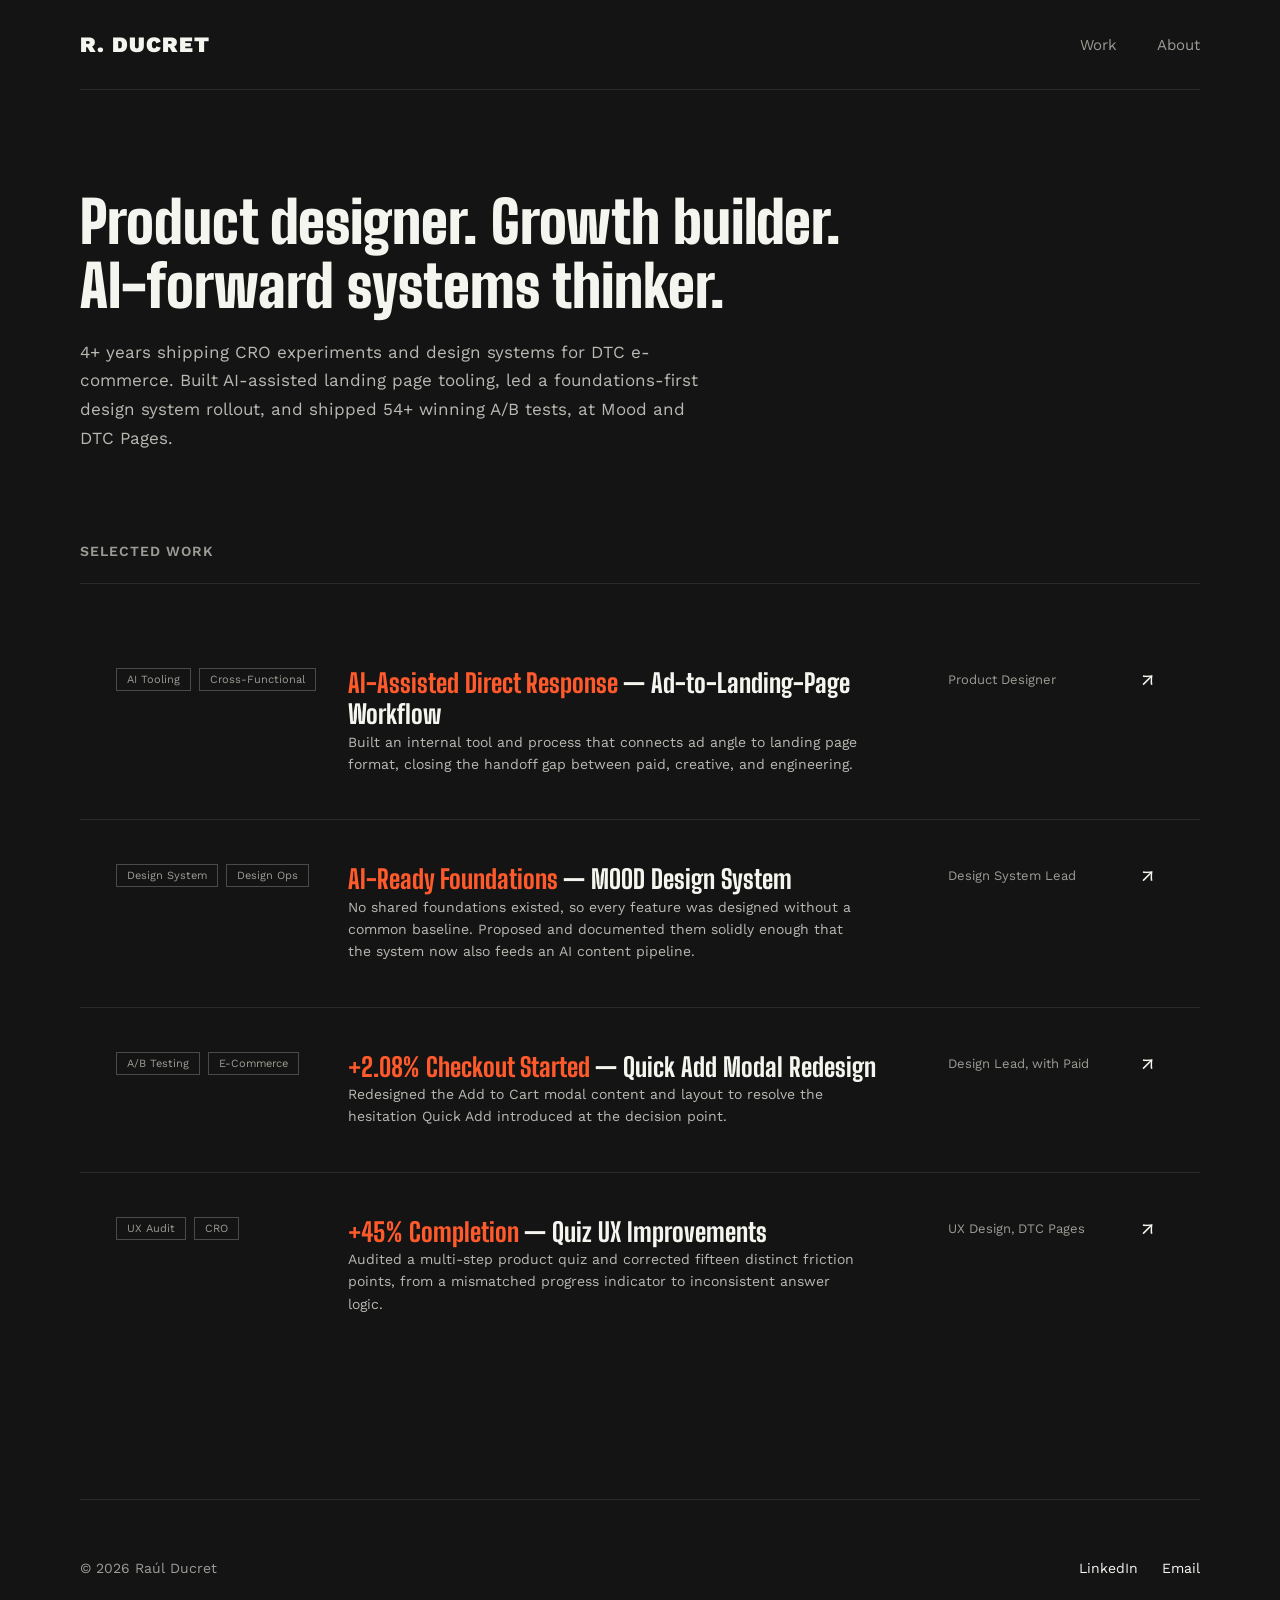
==== index.html @ 55d2e608 "Add files via upload" ====
<!doctype html>
<html lang="en">
<head>
<meta charset="utf-8">
<meta name="viewport" content="width=device-width, initial-scale=1">
<title>Raúl Ducret — Product Designer, Growth & DTC</title>
<link rel="stylesheet" href="https://fonts.googleapis.com/css2?family=Big+Shoulders+Display:wght@600;700;900&family=Work+Sans:wght@400;500;600;700&display=swap">
<link rel="stylesheet" href="styles.css">
</head>
<body>

<div class="container">
  <nav class="nav">
    <a class="nav-logo" href="index.html">R. DUCRET</a>
    <div class="nav-links">
      <a href="index.html#work">Work</a>
      <a href="about.html">About</a>
    </div>
  </nav>

  <section class="hero">
    <h1>Product designer. Growth builder. AI-forward systems thinker.</h1>
    <p>4+ years shipping CRO experiments and design systems for DTC e-commerce. Built AI-assisted landing page tooling, led a foundations-first design system rollout, and shipped 54+ winning A/B tests, at Mood and DTC Pages.</p>
  </section>

  <div id="work" class="section-label work-header">Selected Work</div>

  <div class="case-list">

    <a href="case-direct-response.html" class="case-card">
      <div class="case-tags">
        <span class="tag">AI Tooling</span>
        <span class="tag">Cross-Functional</span>
      </div>
      <div>
        <h3><span style="color:var(--accent)">AI-Assisted Direct Response</span> — Ad-to-Landing-Page Workflow</h3>
        <p>Built an internal tool and process that connects ad angle to landing page format, closing the handoff gap between paid, creative, and engineering.</p>
      </div>
      <div class="case-role">Product Designer</div>
      <div class="case-arrow">↗</div>
    </a>

    <a href="case-design-system.html" class="case-card">
      <div class="case-tags">
        <span class="tag">Design System</span>
        <span class="tag">Design Ops</span>
      </div>
      <div>
        <h3><span style="color:var(--accent)">AI-Ready Foundations</span> — MOOD Design System</h3>
        <p>No shared foundations existed, so every feature was designed without a common baseline. Proposed and documented them solidly enough that the system now also feeds an AI content pipeline.</p>
      </div>
      <div class="case-role">Design System Lead</div>
      <div class="case-arrow">↗</div>
    </a>

    <a href="case-quick-add.html" class="case-card">
      <div class="case-tags">
        <span class="tag">A/B Testing</span>
        <span class="tag">E-Commerce</span>
      </div>
      <div>
        <h3><span style="color:var(--accent)">+2.08% Checkout Started</span> — Quick Add Modal Redesign</h3>
        <p>Redesigned the Add to Cart modal content and layout to resolve the hesitation Quick Add introduced at the decision point.</p>
      </div>
      <div class="case-role">Design Lead, with Paid</div>
      <div class="case-arrow">↗</div>
    </a>

    <a href="case-quiz.html" class="case-card">
      <div class="case-tags">
        <span class="tag">UX Audit</span>
        <span class="tag">CRO</span>
      </div>
      <div>
        <h3><span style="color:var(--accent)">+45% Completion</span> — Quiz UX Improvements</h3>
        <p>Audited a multi-step product quiz and corrected fifteen distinct friction points, from a mismatched progress indicator to inconsistent answer logic.</p>
      </div>
      <div class="case-role">UX Design, DTC Pages</div>
      <div class="case-arrow">↗</div>
    </a>

  </div>

  <footer class="footer">
    <div class="footer-copy">© 2026 Raúl Ducret</div>
    <div class="footer-links">
      <a href="https://www.linkedin.com/in/raulducret/">LinkedIn</a>
      <a href="mailto:ducret.raul@gmail.com">Email</a>
    </div>
  </footer>
</div>

</body>
</html>
---- styles.css ----
/* ===== Tokens ===== */
:root{
  --bg:#141414;
  --surface:#1C1C1C;
  --border:#2A2A2A;
  --border-2:#4A4A46;
  --text:#F5F5F0;
  --text-muted:#B9B9B3;
  --text-dim:#9C9C96;
  --accent:#FF5A2B;
  --accent-hover:#FF7A50;
  --accent-active:#E04A1F;
  --max:1600px;
  --pad:80px;
}

@media (max-width:900px){ :root{ --pad:40px; } }
@media (max-width:600px){ :root{ --pad:20px; } }

/* ===== Reset ===== */
*{box-sizing:border-box;}
html{scroll-behavior:smooth;}
body{
  margin:0;
  background:var(--bg);
  color:var(--text);
  font-family:'Work Sans', system-ui, -apple-system, sans-serif;
  -webkit-font-smoothing:antialiased;
}
h1,h2,h3{
  font-family:'Big Shoulders Display', system-ui, sans-serif;
  margin:0;
}
p{margin:0;}
a{color:inherit;text-decoration:none;transition:opacity .15s ease;}
a:hover{opacity:.72;}
a:active{opacity:.52;}
img{max-width:100%;display:block;}

.container{
  max-width:var(--max);
  margin:0 auto;
  padding-left:var(--pad);
  padding-right:var(--pad);
}

/* ===== Nav ===== */
.nav{
  display:flex;align-items:center;justify-content:space-between;
  padding-top:32px;padding-bottom:32px;
  border-bottom:1px solid var(--border);
}
.nav-logo{font-size:22px;font-weight:900;letter-spacing:1px;}
.nav-links{display:flex;gap:40px;font-size:15px;color:var(--text-dim);}
@media (max-width:600px){
  .nav{padding-top:20px;padding-bottom:20px;}
  .nav-logo{font-size:17px;}
  .nav-links{gap:20px;font-size:13px;}
}

.back-link{
  display:block;
  padding-top:28px;
  font-size:14px;color:var(--text-dim);
}

/* ===== Hero ===== */
.hero{padding:100px 0 90px 0;display:flex;flex-direction:column;gap:20px;}
.hero h1{font-size:58px;line-height:1.1;font-weight:900;max-width:820px;}
.hero p{font-size:17px;line-height:1.7;color:var(--text-muted);max-width:640px;}
@media (max-width:900px){
  .hero{padding:56px 0 48px 0;}
  .hero h1{font-size:38px;}
}
@media (max-width:600px){
  .hero{padding:40px 0 32px 0;gap:16px;}
  .hero h1{font-size:30px;}
  .hero p{font-size:15px;}
}

/* ===== Selected Work ===== */
.section-label{
  font-size:14px;font-weight:600;letter-spacing:1px;text-transform:uppercase;color:var(--text-dim);
}
.work-header{padding-bottom:24px;border-bottom:1px solid var(--border);margin-bottom:0;}

.case-list{display:flex;flex-direction:column;gap:1px;background:var(--border);margin-top:40px;margin-bottom:140px;}
.case-card{
  background:var(--bg);padding:44px 36px;
  display:grid;grid-template-columns:200px 1fr 160px 24px;gap:32px;align-items:start;
  transition:background .15s ease, opacity .15s ease;
}
.case-card:hover{background:var(--surface);opacity:1;}
.case-card:active{background:#181818;opacity:1;}
.case-tags{display:flex;flex-wrap:wrap;gap:8px;}
.case-card h3{font-size:26px;font-weight:800;line-height:1.2;}
.case-card p{font-size:14px;color:var(--text-muted);line-height:1.6;max-width:520px;}
.case-role{font-size:13px;color:var(--text-dim);padding-top:4px;}
.case-arrow{font-size:20px;color:var(--text);}

@media (max-width:900px){
  .case-card{grid-template-columns:1fr;gap:14px;padding:28px 24px;}
  .case-role{padding-top:0;}
}

/* ===== Tags ===== */
.tag{
  font-size:11px;color:var(--text-dim);border:1px solid var(--border-2);padding:4px 10px;
}
.tag-lg{font-size:12px;padding:5px 12px;}
.tag-accent{color:var(--accent);border-color:var(--accent);}

/* ===== Buttons ===== */
.btn{
  display:inline-block;padding:14px 28px;font-weight:600;font-size:15px;
  transition:background .15s ease, border-color .15s ease, opacity .15s ease;
}
.btn-outline{border:1px solid var(--border-2);color:var(--text);}
.btn-outline:hover{background:#242424;border-color:var(--text);opacity:1;}
.btn-outline:active{background:#181818;opacity:1;}
.btn-primary{background:var(--accent);color:var(--bg);font-weight:700;}
.btn-primary:hover{background:var(--accent-hover);opacity:1;}
.btn-primary:active{background:var(--accent-active);opacity:1;}

/* ===== Figma CTA ===== */
.figma-cta{
  border:1px solid var(--border-2);padding:24px 28px;
  display:flex;align-items:center;justify-content:space-between;gap:24px;flex-wrap:wrap;
  margin-bottom:40px;
}
.figma-cta p{font-size:14px;color:var(--text-muted);}

/* ===== Footer ===== */
.footer{
  padding:60px 0;border-top:1px solid var(--border);
  display:flex;align-items:center;justify-content:space-between;flex-wrap:wrap;gap:16px;
}
.footer-copy{font-size:14px;color:var(--text-dim);}
.footer-links{display:flex;gap:24px;font-size:14px;}

/* ===== Case study header ===== */
.case-header{padding:56px 0 40px 0;display:flex;flex-direction:column;gap:20px;max-width:1180px;}
.case-header h1{font-size:44px;line-height:1.2;font-weight:900;}
.case-header .subhead{font-size:16px;line-height:1.7;color:var(--text-muted);max-width:1080px;}
.case-header .tags-row{display:flex;flex-wrap:wrap;gap:8px;margin-top:4px;}
@media (max-width:900px){
  .case-header h1{font-size:30px;}
}

/* ===== Meta grid ===== */
.meta-grid{
  display:grid;grid-template-columns:repeat(4,minmax(0,1fr));gap:1px;background:var(--border);
  border-top:1px solid var(--border);border-bottom:1px solid var(--border);
  margin:32px 0 64px 0;
}
.meta-cell{background:var(--bg);padding:28px 24px;display:flex;flex-direction:column;gap:6px;}
.meta-label{font-size:12px;color:var(--text-dim);text-transform:uppercase;letter-spacing:.5px;}
.meta-value{font-size:15px;font-weight:700;}
.meta-sub{font-size:13px;color:var(--text-dim);}
@media (max-width:900px){.meta-grid{grid-template-columns:repeat(2,minmax(0,1fr));}}
@media (max-width:600px){.meta-grid{grid-template-columns:1fr;}}

/* ===== Section heading ===== */
.section-h2{margin-bottom:20px;}
.section-h2 h2{font-size:30px;font-weight:900;margin-bottom:12px;}
.section-h2 p{font-size:15px;color:var(--text-muted);line-height:1.6;max-width:1180px;}
.section-block{margin-bottom:64px;}
.prose{max-width:1180px;}
.prose p{font-size:16px;line-height:1.75;color:var(--text-muted);margin-bottom:16px;}
.prose p:last-child{margin-bottom:0;}

/* ===== Key insights ===== */
.insight-list{display:flex;flex-direction:column;gap:1px;background:var(--border);border:1px solid var(--border);}
.insight-row{background:var(--surface);padding:26px 32px;display:grid;grid-template-columns:56px 1fr;gap:24px;align-items:start;}
.insight-num{font-size:26px;font-weight:900;color:var(--accent);}
.insight-title{font-size:15px;font-weight:700;margin-bottom:4px;}
.insight-desc{font-size:14px;color:var(--text-dim);line-height:1.5;}

/* ===== Framework grid ===== */
.framework-grid{
  display:grid;grid-template-columns:repeat(var(--cols,4),minmax(0,1fr));gap:1px;
  background:var(--border);border:1px solid var(--border);
}
.framework-cell{background:var(--surface);padding:28px;display:flex;flex-direction:column;gap:10px;}
.framework-eyebrow{font-size:12px;color:var(--text-dim);text-transform:uppercase;}
.framework-title{font-size:18px;font-weight:800;}
.framework-desc{font-size:13px;color:var(--text-dim);line-height:1.4;}
@media (max-width:900px){.framework-grid{grid-template-columns:repeat(2,minmax(0,1fr));}}
@media (max-width:600px){.framework-grid{grid-template-columns:1fr;}}

/* ===== Process steps ===== */
.process-list{display:flex;flex-direction:column;gap:1px;background:var(--border);border:1px solid var(--border);}
.process-row{
  background:var(--surface);padding:24px 32px;
  display:grid;grid-template-columns:52px 180px 1fr 1fr;gap:24px;align-items:center;
}
.process-num{font-size:24px;font-weight:900;color:var(--accent);}
.process-title{font-size:14px;font-weight:700;}
.process-before{font-size:13px;color:var(--text-dim);}
.process-after{font-size:13px;color:var(--text);}
@media (max-width:900px){
  .process-row{grid-template-columns:1fr;gap:8px;}
}

/* ===== Status card ===== */
.status-card{
  background:var(--surface);border:1px solid var(--border);padding:48px;
  display:flex;align-items:center;justify-content:space-between;gap:40px;flex-wrap:wrap;
}
.status-stat{font-size:44px;font-weight:900;color:var(--accent);margin-bottom:12px;}
.status-desc{font-size:15px;color:var(--text-muted);line-height:1.65;max-width:580px;}
.status-list{display:flex;flex-direction:column;gap:14px;min-width:220px;}
.status-item{display:flex;justify-content:space-between;font-size:13px;color:var(--text-dim);}
.status-item.strong{color:var(--text);font-weight:700;}

/* ===== About page specifics ===== */
.capability-grid{
  display:grid;grid-template-columns:repeat(4,minmax(0,1fr));gap:1px;background:var(--border);border:1px solid var(--border);
  margin-bottom:80px;
}
.capability-cell{background:var(--surface);padding:28px;display:flex;flex-direction:column;gap:12px;}
.capability-cell h3{font-size:17px;font-weight:800;}
.capability-cell p{font-size:13px;color:var(--text-dim);line-height:1.5;}
@media (max-width:900px){.capability-grid{grid-template-columns:repeat(2,minmax(0,1fr));}}
@media (max-width:600px){.capability-grid{grid-template-columns:1fr;}}

.timeline-row{
  display:grid;grid-template-columns:180px 1fr;gap:32px;padding:32px 0 20px 0;border-top:1px solid var(--border);
}
.timeline-row:last-of-type{border-bottom:1px solid var(--border);padding-bottom:64px;}
.timeline-date{font-size:13px;color:var(--text-dim);}
.timeline-company{font-size:13px;color:var(--text-dim);font-weight:600;margin-top:2px;}
.timeline-body h3{font-size:22px;font-weight:800;margin-bottom:10px;}
.timeline-body p{font-size:15px;line-height:1.7;color:var(--text-muted);max-width:1080px;}
@media (max-width:700px){.timeline-row{grid-template-columns:1fr;gap:10px;}}

.edu-skills{display:grid;grid-template-columns:1fr 1fr;gap:60px;margin-top:64px;}
.edu-skills h2{font-size:26px;font-weight:900;margin-bottom:24px;}
.edu-item{margin-bottom:18px;}
.edu-item .name{font-size:15px;font-weight:700;}
.edu-item .meta{font-size:13px;color:var(--text-dim);}
.skill-tags{display:flex;flex-wrap:wrap;gap:8px;margin-bottom:20px;}
.skill-tag{font-size:12px;color:var(--text);border:1px solid var(--border-2);padding:6px 12px;}
.tools-line{font-size:13px;color:var(--text-dim);margin-top:8px;}
@media (max-width:700px){.edu-skills{grid-template-columns:1fr;gap:32px;}}

.contact-row{display:flex;flex-wrap:wrap;gap:28px;padding-top:24px;font-size:14px;color:var(--text-dim);}
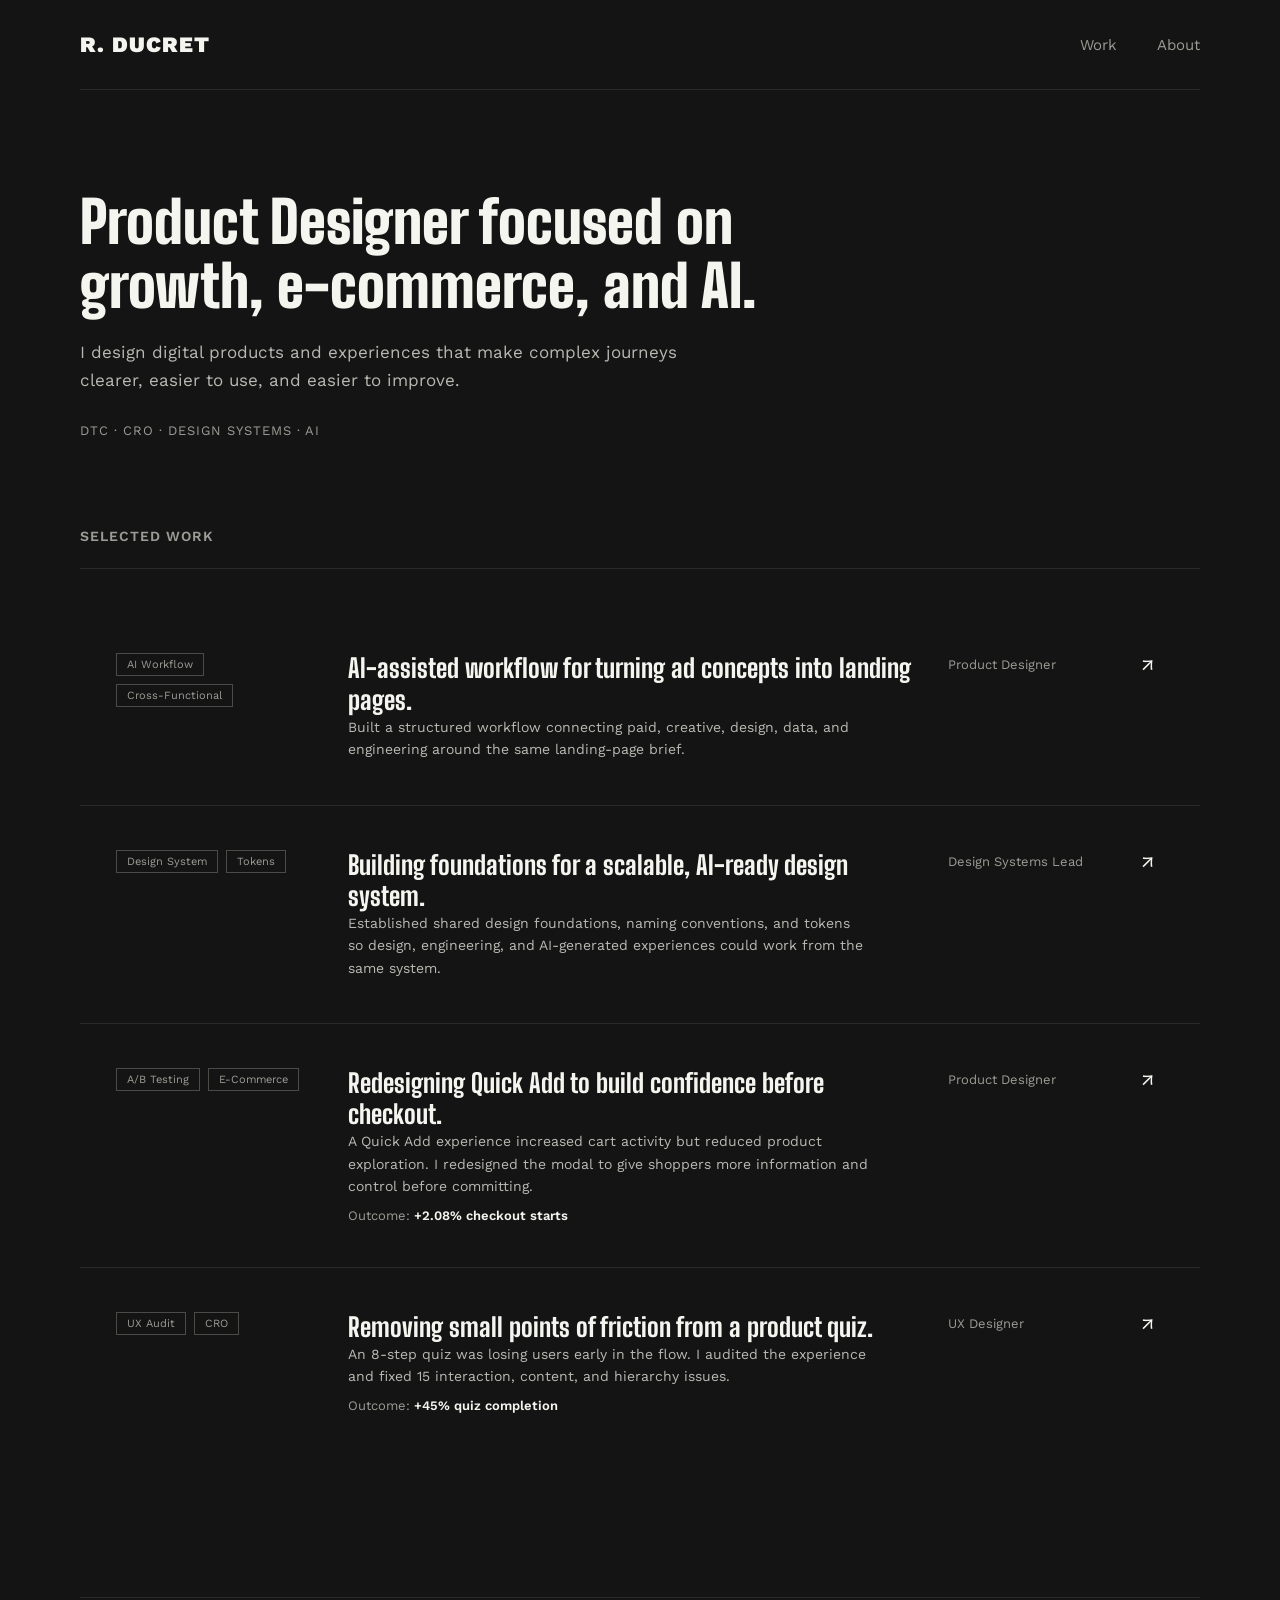
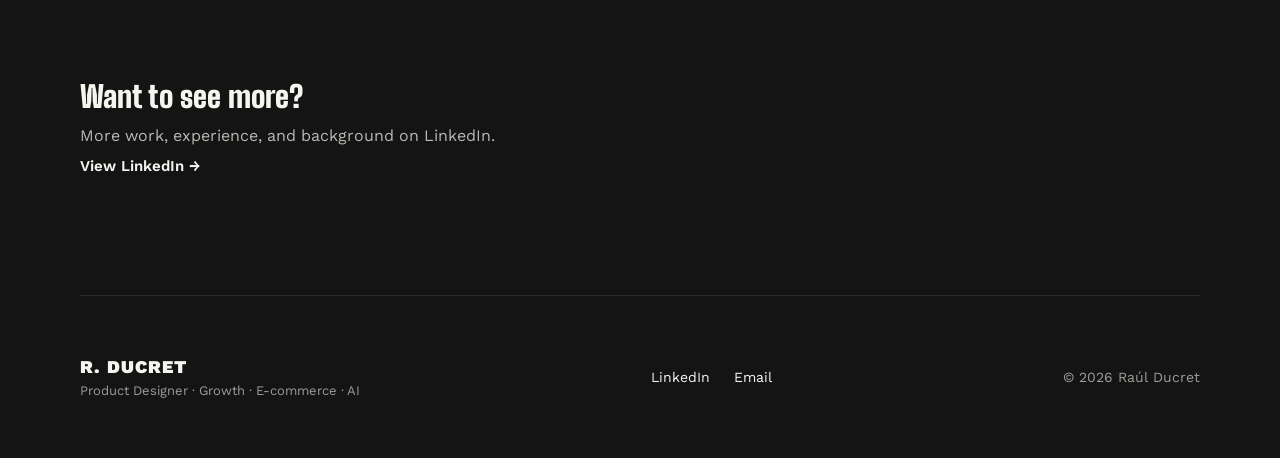
==== commit 17f36f7d: "Add files via upload" ====
--- a/index.html
+++ b/index.html
@@ -3,90 +3,104 @@
 <head>
 <meta charset="utf-8">
 <meta name="viewport" content="width=device-width, initial-scale=1">
-<title>Raúl Ducret — Product Designer, Growth & DTC</title>
+<title>Raúl Ducret — Product Designer</title>
+<meta name="description" content="Product Designer focused on growth, e-commerce, and AI. Selected work across landing page workflows, design systems, and experimentation.">
+<link rel="canonical" href="https://rauld.vercel.app/">
+<meta name="theme-color" content="#141414">
+<meta property="og:type" content="website">
+<meta property="og:title" content="Raúl Ducret — Product Designer">
+<meta property="og:description" content="Product Designer focused on growth, e-commerce, and AI. Selected work across landing page workflows, design systems, and experimentation.">
+<meta property="og:url" content="https://rauld.vercel.app/">
+<meta property="og:image" content="https://rauld.vercel.app/og-image.png">
+<meta name="twitter:card" content="summary_large_image">
+<meta name="twitter:title" content="Raúl Ducret — Product Designer">
+<meta name="twitter:description" content="Product Designer focused on growth, e-commerce, and AI. Selected work across landing page workflows, design systems, and experimentation.">
+<meta name="twitter:image" content="https://rauld.vercel.app/og-image.png">
+<link rel="preconnect" href="https://fonts.googleapis.com">
+<link rel="preconnect" href="https://fonts.gstatic.com" crossorigin>
 <link rel="stylesheet" href="https://fonts.googleapis.com/css2?family=Big+Shoulders+Display:wght@600;700;900&family=Work+Sans:wght@400;500;600;700&display=swap">
+<link rel="icon" type="image/svg+xml" href="favicon.svg">
+<link rel="icon" type="image/png" href="favicon.png">
+<link rel="apple-touch-icon" href="apple-touch-icon.png">
 <link rel="stylesheet" href="styles.css">
 </head>
 <body>
 
 <div class="container">
   <nav class="nav">
-    <a class="nav-logo" href="index.html">R. DUCRET</a>
+    <a class="nav-logo" href="/">R. DUCRET</a>
     <div class="nav-links">
-      <a href="index.html#work">Work</a>
-      <a href="about.html">About</a>
+      <a href="/#work">Work</a>
+      <a href="/about">About</a>
     </div>
   </nav>
 
   <section class="hero">
-    <h1>Product designer. Growth builder. AI-forward systems thinker.</h1>
-    <p>4+ years shipping CRO experiments and design systems for DTC e-commerce. Built AI-assisted landing page tooling, led a foundations-first design system rollout, and shipped 54+ winning A/B tests, at Mood and DTC Pages.</p>
+    <h1>Product Designer focused on growth, e-commerce, and AI.</h1>
+    <p>I design digital products and experiences that make complex journeys clearer, easier to use, and easier to improve.</p>
+    <div class="hero-desc">DTC · CRO · Design Systems · AI</div>
   </section>
 
   <div id="work" class="section-label work-header">Selected Work</div>
 
   <div class="case-list">
-
-    <a href="case-direct-response.html" class="case-card">
-      <div class="case-tags">
-        <span class="tag">AI Tooling</span>
-        <span class="tag">Cross-Functional</span>
-      </div>
+    <a href="/case-direct-response" class="case-card">
+      <div class="case-tags"><span class="tag">AI Workflow</span><span class="tag">Cross-Functional</span></div>
       <div>
-        <h3><span style="color:var(--accent)">AI-Assisted Direct Response</span> — Ad-to-Landing-Page Workflow</h3>
-        <p>Built an internal tool and process that connects ad angle to landing page format, closing the handoff gap between paid, creative, and engineering.</p>
+        <h3>AI-assisted workflow for turning ad concepts into landing pages.</h3>
+        <p>Built a structured workflow connecting paid, creative, design, data, and engineering around the same landing-page brief.</p>
       </div>
       <div class="case-role">Product Designer</div>
       <div class="case-arrow">↗</div>
     </a>
 
-    <a href="case-design-system.html" class="case-card">
-      <div class="case-tags">
-        <span class="tag">Design System</span>
-        <span class="tag">Design Ops</span>
+    <a href="/case-design-system" class="case-card">
+      <div class="case-tags"><span class="tag">Design System</span><span class="tag">Tokens</span></div>
+      <div>
+        <h3>Building foundations for a scalable, AI-ready design system.</h3>
+        <p>Established shared design foundations, naming conventions, and tokens so design, engineering, and AI-generated experiences could work from the same system.</p>
       </div>
-      <div>
-        <h3><span style="color:var(--accent)">AI-Ready Foundations</span> — MOOD Design System</h3>
-        <p>No shared foundations existed, so every feature was designed without a common baseline. Proposed and documented them solidly enough that the system now also feeds an AI content pipeline.</p>
-      </div>
-      <div class="case-role">Design System Lead</div>
+      <div class="case-role">Design Systems Lead</div>
       <div class="case-arrow">↗</div>
     </a>
 
-    <a href="case-quick-add.html" class="case-card">
-      <div class="case-tags">
-        <span class="tag">A/B Testing</span>
-        <span class="tag">E-Commerce</span>
+    <a href="/case-quick-add" class="case-card">
+      <div class="case-tags"><span class="tag">A/B Testing</span><span class="tag">E-Commerce</span></div>
+      <div>
+        <h3>Redesigning Quick Add to build confidence before checkout.</h3>
+        <p>A Quick Add experience increased cart activity but reduced product exploration. I redesigned the modal to give shoppers more information and control before committing.</p><div class="case-outcome">Outcome: <b>+2.08% checkout starts</b></div>
       </div>
-      <div>
-        <h3><span style="color:var(--accent)">+2.08% Checkout Started</span> — Quick Add Modal Redesign</h3>
-        <p>Redesigned the Add to Cart modal content and layout to resolve the hesitation Quick Add introduced at the decision point.</p>
-      </div>
-      <div class="case-role">Design Lead, with Paid</div>
+      <div class="case-role">Product Designer</div>
       <div class="case-arrow">↗</div>
     </a>
 
-    <a href="case-quiz.html" class="case-card">
-      <div class="case-tags">
-        <span class="tag">UX Audit</span>
-        <span class="tag">CRO</span>
+    <a href="/case-quiz" class="case-card">
+      <div class="case-tags"><span class="tag">UX Audit</span><span class="tag">CRO</span></div>
+      <div>
+        <h3>Removing small points of friction from a product quiz.</h3>
+        <p>An 8-step quiz was losing users early in the flow. I audited the experience and fixed 15 interaction, content, and hierarchy issues.</p><div class="case-outcome">Outcome: <b>+45% quiz completion</b></div>
       </div>
-      <div>
-        <h3><span style="color:var(--accent)">+45% Completion</span> — Quiz UX Improvements</h3>
-        <p>Audited a multi-step product quiz and corrected fifteen distinct friction points, from a mismatched progress indicator to inconsistent answer logic.</p>
-      </div>
-      <div class="case-role">UX Design, DTC Pages</div>
+      <div class="case-role">UX Designer</div>
       <div class="case-arrow">↗</div>
     </a>
-
   </div>
 
+  <section class="home-cta">
+    <h2>Want to see more?</h2>
+    <p>More work, experience, and background on LinkedIn.</p>
+    <a class="text-link" href="https://www.linkedin.com/in/raulducret/">View LinkedIn →</a>
+  </section>
+
   <footer class="footer">
-    <div class="footer-copy">© 2026 Raúl Ducret</div>
+    <div class="footer-brand">
+      <div class="nav-logo" style="font-size:18px;">R. DUCRET</div>
+      <div class="footer-tag">Product Designer · Growth · E-commerce · AI</div>
+    </div>
     <div class="footer-links">
       <a href="https://www.linkedin.com/in/raulducret/">LinkedIn</a>
       <a href="mailto:ducret.raul@gmail.com">Email</a>
     </div>
+    <div class="footer-copy">© 2026 Raúl Ducret</div>
   </footer>
 </div>
 
--- a/styles.css
+++ b/styles.css
@@ -157,8 +157,8 @@
 .meta-label{font-size:12px;color:var(--text-dim);text-transform:uppercase;letter-spacing:.5px;}
 .meta-value{font-size:15px;font-weight:700;}
 .meta-sub{font-size:13px;color:var(--text-dim);}
-@media (max-width:900px){.meta-grid{grid-template-columns:repeat(2,minmax(0,1fr));}}
-@media (max-width:600px){.meta-grid{grid-template-columns:1fr;}}
+@media (max-width:900px){.meta-grid{grid-template-columns:repeat(2,minmax(0,1fr)) !important;}}
+@media (max-width:600px){.meta-grid{grid-template-columns:1fr !important;}}
 
 /* ===== Section heading ===== */
 .section-h2{margin-bottom:20px;}
@@ -245,3 +245,47 @@
 @media (max-width:700px){.edu-skills{grid-template-columns:1fr;gap:32px;}}
 
 .contact-row{display:flex;flex-wrap:wrap;gap:28px;padding-top:24px;font-size:14px;color:var(--text-dim);}
+
+/* ===== Editorial additions ===== */
+.hero-desc{font-size:13px;letter-spacing:1px;text-transform:uppercase;color:var(--text-dim);margin-top:8px;}
+.case-outcome{font-size:13px;color:var(--text-dim);margin-top:10px;}
+.case-outcome b{color:var(--text);font-weight:600;}
+
+.home-cta{padding:80px 0 120px 0;border-top:1px solid var(--border);display:flex;flex-direction:column;gap:12px;}
+.home-cta h2{font-size:30px;font-weight:900;}
+.home-cta p{font-size:16px;color:var(--text-muted);}
+.text-link{font-size:15px;font-weight:600;color:var(--text);}
+
+.footer-brand{display:flex;flex-direction:column;gap:6px;}
+.footer-tag{font-size:13px;color:var(--text-dim);}
+
+.process-row.simple{grid-template-columns:52px 1fr;}
+.process-body{display:flex;flex-direction:column;gap:6px;}
+.process-body .process-title{font-size:15px;}
+.process-body .process-desc{font-size:14px;color:var(--text-muted);line-height:1.6;}
+
+.callout{background:var(--surface);border:1px solid var(--border);padding:40px 48px;max-width:1180px;}
+.callout h3{font-size:22px;font-weight:800;margin-bottom:14px;}
+.callout p{font-size:16px;line-height:1.75;color:var(--text-muted);}
+.callout p+p{margin-top:12px;}
+
+.outcome{border-left:2px solid var(--accent);padding:8px 0 8px 28px;max-width:1080px;}
+.outcome .outcome-stat{font-family:'Big Shoulders Display',sans-serif;font-size:44px;font-weight:900;color:var(--accent);margin-bottom:12px;line-height:1;}
+.outcome p{font-size:16px;line-height:1.75;color:var(--text-muted);}
+.outcome p+p{margin-top:12px;}
+
+.next-project{border-top:1px solid var(--border);padding:64px 0 0 0;display:flex;flex-direction:column;gap:10px;}
+.next-project .section-label{margin-bottom:4px;}
+.next-project a.next-link{font-family:'Big Shoulders Display',sans-serif;font-size:32px;font-weight:900;line-height:1.15;max-width:820px;}
+@media (max-width:600px){.next-project a.next-link{font-size:24px;}}
+
+.how-list{display:flex;flex-direction:column;gap:1px;background:var(--border);border:1px solid var(--border);}
+.how-row{background:var(--surface);padding:26px 32px;display:grid;grid-template-columns:56px 1fr;gap:24px;align-items:start;}
+.how-num{font-family:'Big Shoulders Display',sans-serif;font-size:26px;font-weight:900;color:var(--accent);}
+.how-title{font-size:16px;font-weight:700;margin-bottom:6px;}
+.how-desc{font-size:15px;color:var(--text-muted);line-height:1.65;}
+
+.about-intro p{font-size:17px;line-height:1.75;color:var(--text-muted);max-width:820px;}
+.about-intro p+p{margin-top:14px;}
+.focus-tags{display:flex;flex-wrap:wrap;gap:8px;}
+.small-line{font-size:12px;color:var(--text-dim);margin-top:10px;}
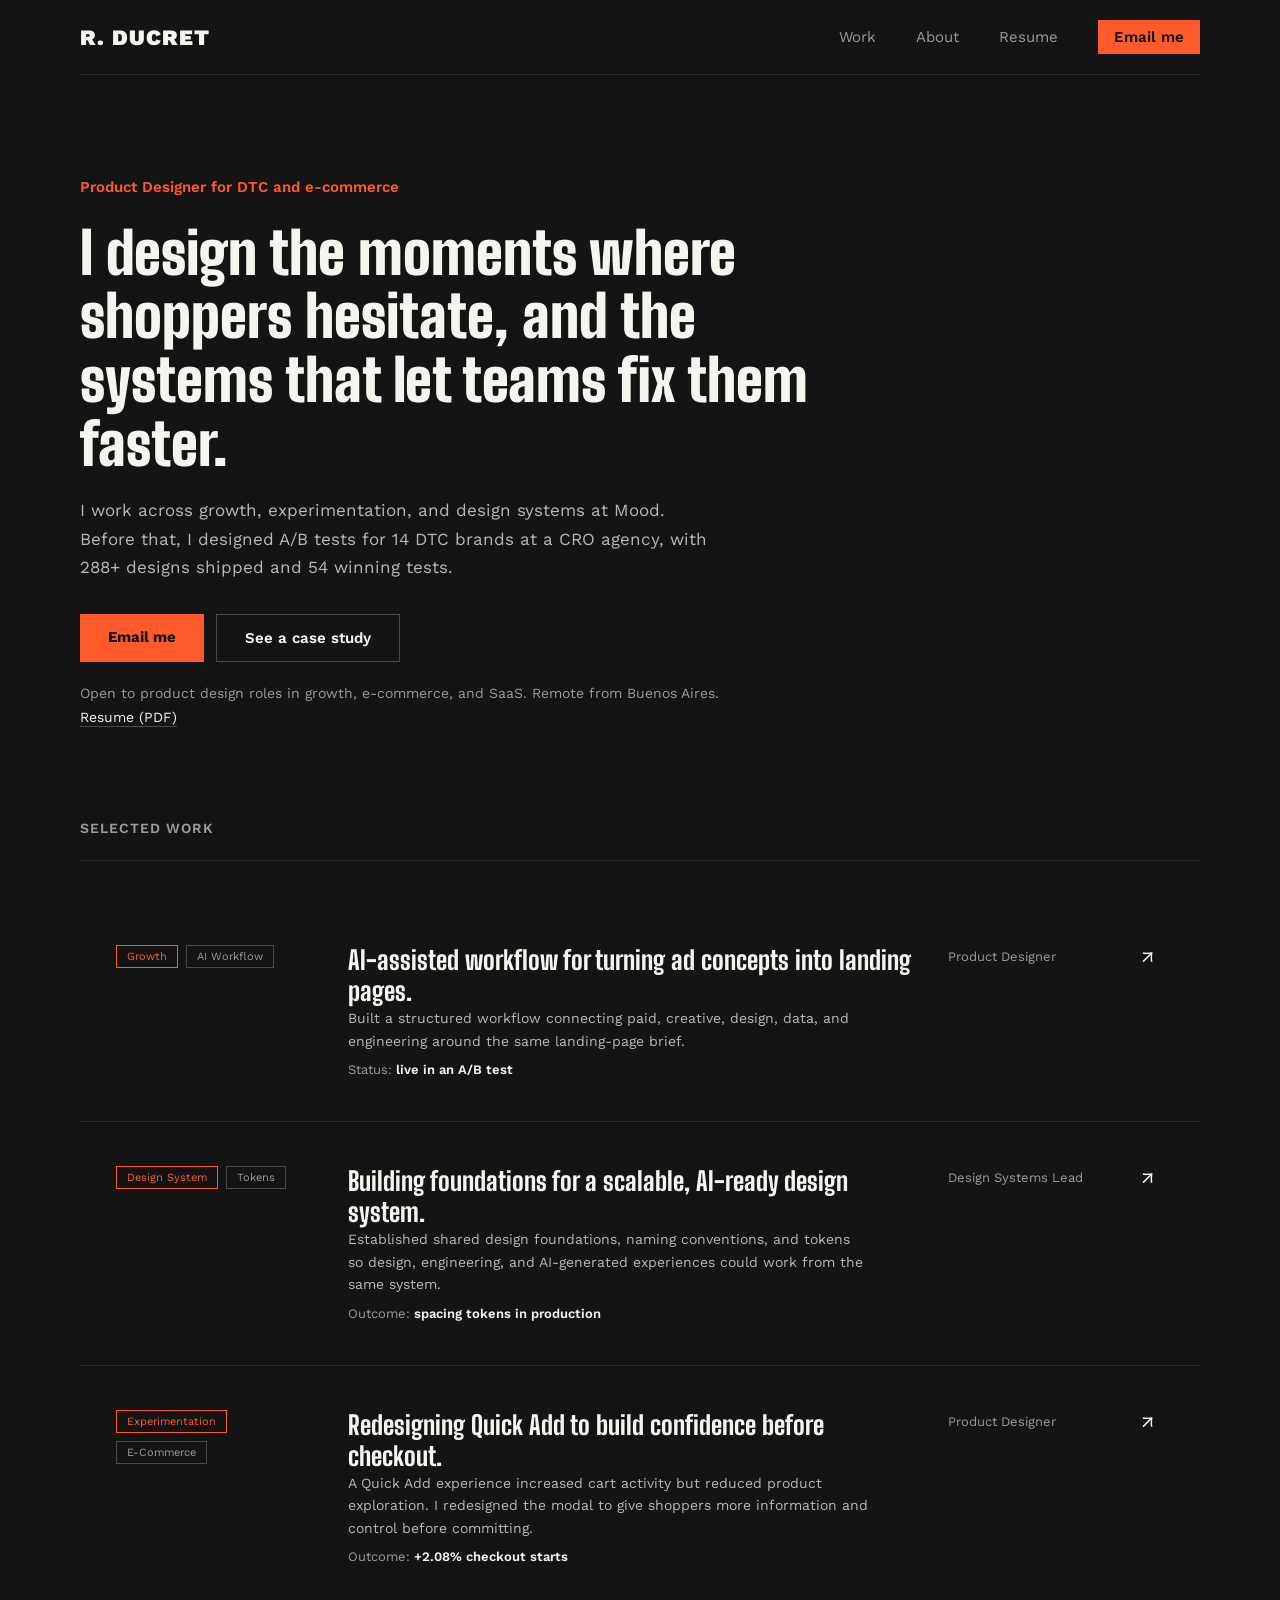
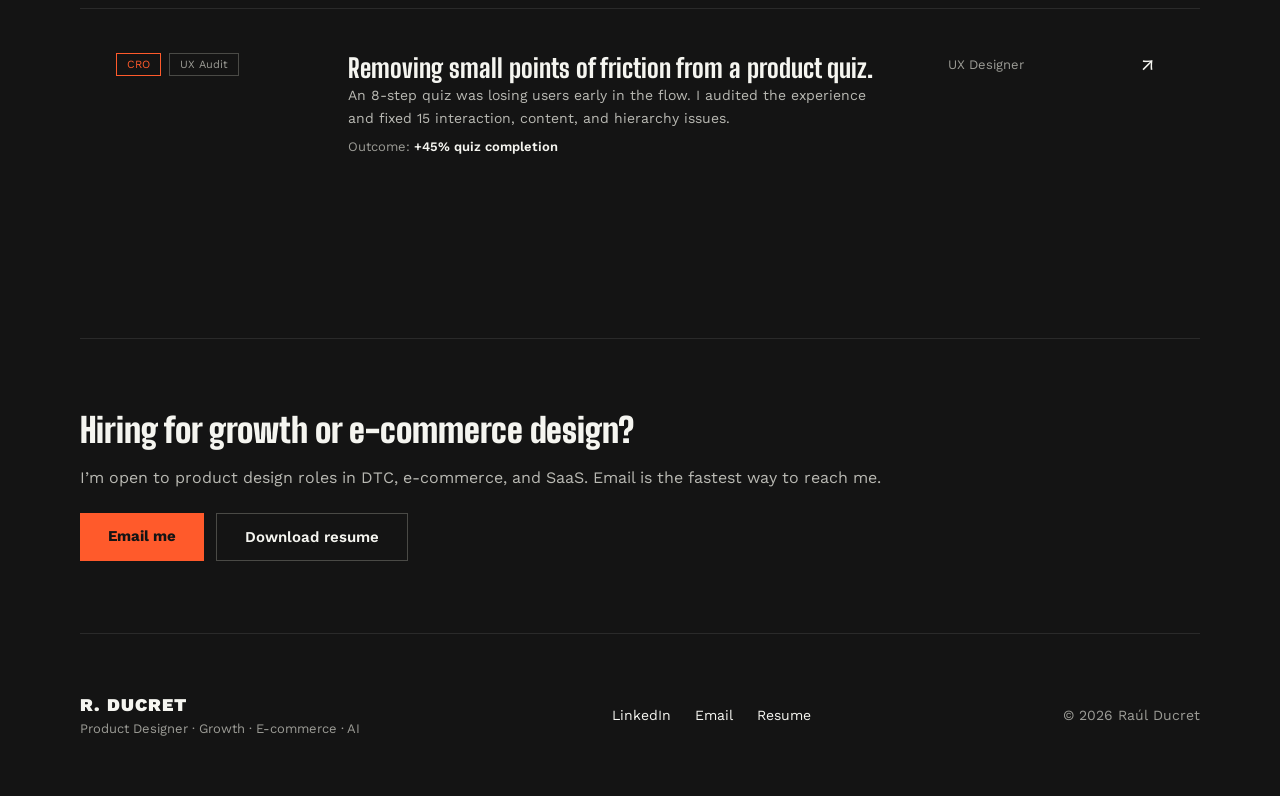
==== commit b95b8976: "Add files via upload" ====
--- a/index.html
+++ b/index.html
@@ -3,17 +3,17 @@
 <head>
 <meta charset="utf-8">
 <meta name="viewport" content="width=device-width, initial-scale=1">
-<title>Raúl Ducret — Product Designer</title>
+<title>Raúl Ducret | Product Designer</title>
 <meta name="description" content="Product Designer focused on growth, e-commerce, and AI. Selected work across landing page workflows, design systems, and experimentation.">
 <link rel="canonical" href="https://rauld.vercel.app/">
 <meta name="theme-color" content="#141414">
 <meta property="og:type" content="website">
-<meta property="og:title" content="Raúl Ducret — Product Designer">
+<meta property="og:title" content="Raúl Ducret | Product Designer">
 <meta property="og:description" content="Product Designer focused on growth, e-commerce, and AI. Selected work across landing page workflows, design systems, and experimentation.">
 <meta property="og:url" content="https://rauld.vercel.app/">
 <meta property="og:image" content="https://rauld.vercel.app/og-image.png">
 <meta name="twitter:card" content="summary_large_image">
-<meta name="twitter:title" content="Raúl Ducret — Product Designer">
+<meta name="twitter:title" content="Raúl Ducret | Product Designer">
 <meta name="twitter:description" content="Product Designer focused on growth, e-commerce, and AI. Selected work across landing page workflows, design systems, and experimentation.">
 <meta name="twitter:image" content="https://rauld.vercel.app/og-image.png">
 <link rel="preconnect" href="https://fonts.googleapis.com">
@@ -23,8 +23,10 @@
 <link rel="icon" type="image/png" href="favicon.png">
 <link rel="apple-touch-icon" href="apple-touch-icon.png">
 <link rel="stylesheet" href="styles.css">
+<script defer src="/_vercel/insights/script.js"></script>
 </head>
 <body>
+<a class="skip-link" href="#main">Skip to content</a>
 
 <div class="container">
   <nav class="nav">
@@ -32,40 +34,47 @@
     <div class="nav-links">
       <a href="/#work">Work</a>
       <a href="/about">About</a>
+      <a href="/resume.pdf" class="nav-hide-sm">Resume</a>
+      <a href="mailto:ducret.raul@gmail.com" class="nav-cta">Email me</a>
     </div>
   </nav>
 
-  <section class="hero">
-    <h1>Product Designer focused on growth, e-commerce, and AI.</h1>
-    <p>I design digital products and experiences that make complex journeys clearer, easier to use, and easier to improve.</p>
-    <div class="hero-desc">DTC · CRO · Design Systems · AI</div>
+  <section class="hero" id="main">
+    <p class="hero-kicker">Product Designer for DTC and e-commerce</p>
+    <h1>I design the moments where shoppers hesitate, and the systems that let teams fix them faster.</h1>
+    <p>I work across growth, experimentation, and design systems at Mood. Before that, I designed A/B tests for 14 DTC brands at a CRO agency, with 288+ designs shipped and 54 winning tests.</p>
+    <div class="btn-row">
+      <a class="btn btn-primary" href="mailto:ducret.raul@gmail.com">Email me</a>
+      <a class="btn btn-outline" href="/case-quick-add">See a case study</a>
+    </div>
+    <p class="hero-meta">Open to product design roles in growth, e-commerce, and SaaS. Remote from Buenos Aires. <a class="inline-link" href="/resume.pdf">Resume (PDF)</a></p>
   </section>
 
   <div id="work" class="section-label work-header">Selected Work</div>
 
   <div class="case-list">
     <a href="/case-direct-response" class="case-card">
-      <div class="case-tags"><span class="tag">AI Workflow</span><span class="tag">Cross-Functional</span></div>
+      <div class="case-tags"><span class="tag tag-accent">Growth</span><span class="tag">AI Workflow</span></div>
       <div>
         <h3>AI-assisted workflow for turning ad concepts into landing pages.</h3>
-        <p>Built a structured workflow connecting paid, creative, design, data, and engineering around the same landing-page brief.</p>
+        <p>Built a structured workflow connecting paid, creative, design, data, and engineering around the same landing-page brief.</p><div class="case-outcome">Status: <b>live in an A/B test</b></div>
       </div>
       <div class="case-role">Product Designer</div>
       <div class="case-arrow">↗</div>
     </a>
 
     <a href="/case-design-system" class="case-card">
-      <div class="case-tags"><span class="tag">Design System</span><span class="tag">Tokens</span></div>
+      <div class="case-tags"><span class="tag tag-accent">Design System</span><span class="tag">Tokens</span></div>
       <div>
         <h3>Building foundations for a scalable, AI-ready design system.</h3>
-        <p>Established shared design foundations, naming conventions, and tokens so design, engineering, and AI-generated experiences could work from the same system.</p>
+        <p>Established shared design foundations, naming conventions, and tokens so design, engineering, and AI-generated experiences could work from the same system.</p><div class="case-outcome">Outcome: <b>spacing tokens in production</b></div>
       </div>
       <div class="case-role">Design Systems Lead</div>
       <div class="case-arrow">↗</div>
     </a>
 
     <a href="/case-quick-add" class="case-card">
-      <div class="case-tags"><span class="tag">A/B Testing</span><span class="tag">E-Commerce</span></div>
+      <div class="case-tags"><span class="tag tag-accent">Experimentation</span><span class="tag">E-Commerce</span></div>
       <div>
         <h3>Redesigning Quick Add to build confidence before checkout.</h3>
         <p>A Quick Add experience increased cart activity but reduced product exploration. I redesigned the modal to give shoppers more information and control before committing.</p><div class="case-outcome">Outcome: <b>+2.08% checkout starts</b></div>
@@ -75,7 +84,7 @@
     </a>
 
     <a href="/case-quiz" class="case-card">
-      <div class="case-tags"><span class="tag">UX Audit</span><span class="tag">CRO</span></div>
+      <div class="case-tags"><span class="tag tag-accent">CRO</span><span class="tag">UX Audit</span></div>
       <div>
         <h3>Removing small points of friction from a product quiz.</h3>
         <p>An 8-step quiz was losing users early in the flow. I audited the experience and fixed 15 interaction, content, and hierarchy issues.</p><div class="case-outcome">Outcome: <b>+45% quiz completion</b></div>
@@ -85,11 +94,30 @@
     </a>
   </div>
 
-  <section class="home-cta">
-    <h2>Want to see more?</h2>
-    <p>More work, experience, and background on LinkedIn.</p>
-    <a class="text-link" href="https://www.linkedin.com/in/raulducret/">View LinkedIn →</a>
+  <!-- TESTIMONIALS: add 1 or 2 real quotes, then remove the comment markers.
+       Use role-level attribution only, no names.
+  <section class="quotes">
+    <div class="section-label">What it’s like to work with me</div>
+    <figure class="quote">
+      <blockquote>Real quote here, one or two sentences about a specific moment.</blockquote>
+      <figcaption>Design lead, Mood</figcaption>
+    </figure>
+    <figure class="quote">
+      <blockquote>Real quote here.</blockquote>
+      <figcaption>Paid media lead, Mood</figcaption>
+    </figure>
   </section>
+  -->
+
+  <section class="contact-block">
+    <h2>Hiring for growth or e-commerce design?</h2>
+    <p>I’m open to product design roles in DTC, e-commerce, and SaaS. Email is the fastest way to reach me.</p>
+    <div class="btn-row">
+      <a class="btn btn-primary" href="mailto:ducret.raul@gmail.com">Email me</a>
+      <a class="btn btn-outline" href="/resume.pdf">Download resume</a>
+    </div>
+  </section>
+
 
   <footer class="footer">
     <div class="footer-brand">
@@ -99,6 +127,7 @@
     <div class="footer-links">
       <a href="https://www.linkedin.com/in/raulducret/">LinkedIn</a>
       <a href="mailto:ducret.raul@gmail.com">Email</a>
+      <a href="/resume.pdf">Resume</a>
     </div>
     <div class="footer-copy">© 2026 Raúl Ducret</div>
   </footer>
--- a/styles.css
+++ b/styles.css
@@ -289,3 +289,71 @@
 .about-intro p+p{margin-top:14px;}
 .focus-tags{display:flex;flex-wrap:wrap;gap:8px;}
 .small-line{font-size:12px;color:var(--text-dim);margin-top:10px;}
+
+/* ===== v2: conversion + scannability ===== */
+
+/* Sticky nav: name, role and contact never move */
+.nav{position:sticky;top:0;z-index:20;background:var(--bg);padding-top:20px;padding-bottom:20px;}
+.nav-links{align-items:center;}
+.nav-cta{color:var(--bg);background:var(--accent);padding:8px 16px;font-weight:600;}
+.nav-cta:hover{background:var(--accent-hover);opacity:1;}
+@media (max-width:600px){
+  .nav-hide-sm{display:none;}
+  .nav-cta{padding:7px 12px;}
+}
+
+/* Accessibility floor */
+.skip-link{position:absolute;left:-9999px;top:0;background:var(--accent);color:var(--bg);padding:10px 16px;z-index:50;font-weight:600;}
+.skip-link:focus{left:16px;top:16px;}
+a:focus-visible,.btn:focus-visible{outline:2px solid var(--accent);outline-offset:3px;}
+.case-card:focus-visible{outline:2px solid var(--accent);outline-offset:-2px;background:var(--surface);}
+@media (prefers-reduced-motion:reduce){
+  html{scroll-behavior:auto;}
+  *{transition:none !important;}
+}
+
+/* Hero */
+.hero-kicker{font-size:15px !important;font-weight:600;color:var(--accent) !important;}
+.hero .btn-row{margin-top:12px;}
+.hero-meta{font-size:14px !important;color:var(--text-dim) !important;}
+.inline-link{color:var(--text);border-bottom:1px solid var(--border-2);padding-bottom:1px;}
+.inline-link:hover{border-color:var(--text);opacity:1;}
+
+.btn-row{display:flex;flex-wrap:wrap;gap:12px;}
+@media (max-width:600px){
+  .btn-row .btn{flex:1 1 100%;text-align:center;}
+}
+
+/* Case TL;DR: readable in 10 seconds */
+.tldr{
+  display:grid;grid-template-columns:repeat(3,minmax(0,1fr));gap:1px;
+  background:var(--border);border:1px solid var(--border);margin:8px 0 0 0;
+}
+.tldr-cell{background:var(--surface);padding:28px;display:flex;flex-direction:column;gap:10px;}
+.tldr-label{font-size:14px;font-weight:700;color:var(--accent);}
+.tldr-cell p{font-size:15px;line-height:1.6;color:var(--text);}
+@media (max-width:900px){.tldr{grid-template-columns:1fr;}}
+
+/* AI vs human split */
+.split-grid{display:grid;grid-template-columns:1fr 1fr;gap:1px;background:var(--border);border:1px solid var(--border);}
+.split-cell{background:var(--surface);padding:28px 32px;display:flex;flex-direction:column;gap:10px;}
+.split-title{font-size:16px;font-weight:700;}
+.split-cell p{font-size:15px;line-height:1.65;color:var(--text-muted);}
+@media (max-width:700px){.split-grid{grid-template-columns:1fr;}}
+
+/* Contact block, repeated at the end of every page */
+.contact-block{
+  border-top:1px solid var(--border);padding:72px 0;
+  display:flex;flex-direction:column;gap:14px;
+}
+.contact-block h2{font-size:34px;font-weight:900;line-height:1.15;}
+.contact-block p{font-size:16px;line-height:1.7;color:var(--text-muted);}
+.contact-block .btn-row{margin-top:8px;}
+.next-project{padding-bottom:64px;}
+
+/* Testimonials (ready for real quotes) */
+.quotes{border-top:1px solid var(--border);padding:72px 0;display:grid;gap:32px;}
+.quote{margin:0;border-left:2px solid var(--accent);padding-left:24px;max-width:820px;}
+.quote blockquote{margin:0 0 10px 0;font-size:19px;line-height:1.6;color:var(--text);}
+.quote figcaption{font-size:14px;color:var(--text-dim);}
+.contact-block > *{max-width:820px;}
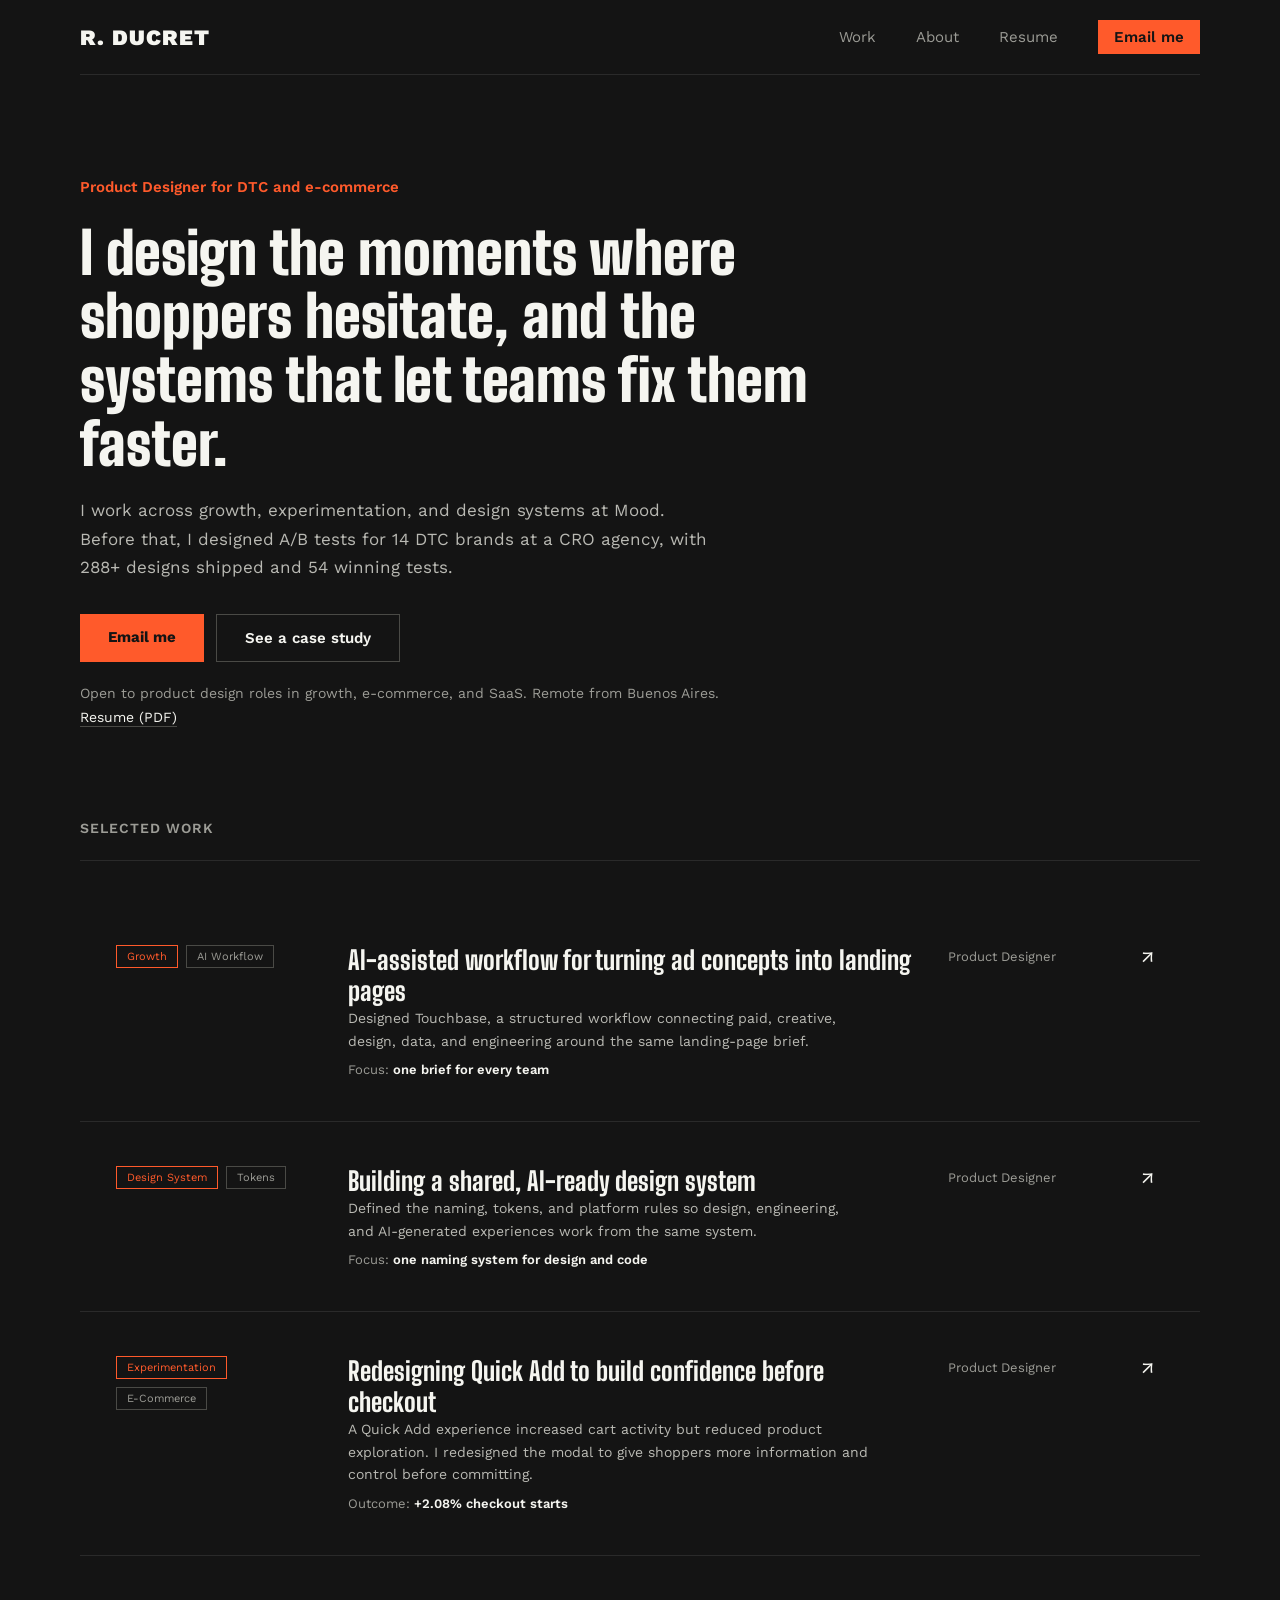
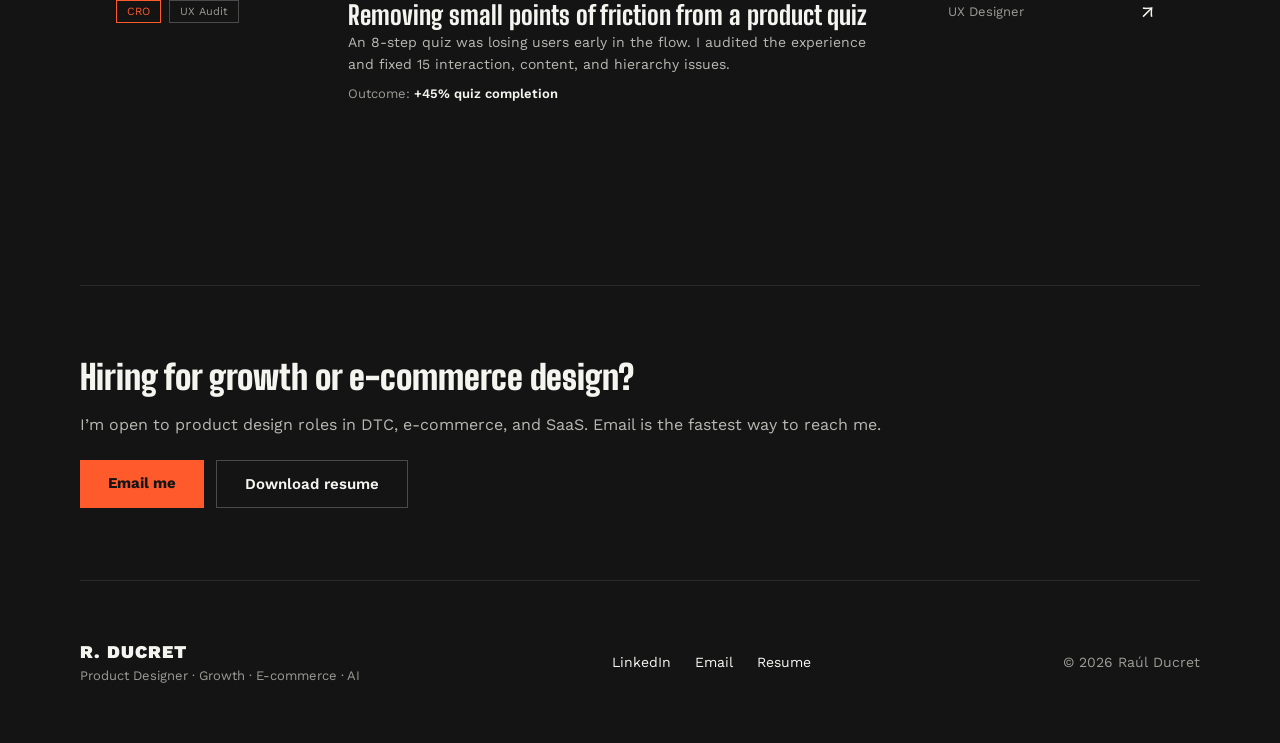
==== commit 7886dc60: "Add files via upload V3" ====
--- a/index.html
+++ b/index.html
@@ -56,8 +56,8 @@
     <a href="/case-direct-response" class="case-card">
       <div class="case-tags"><span class="tag tag-accent">Growth</span><span class="tag">AI Workflow</span></div>
       <div>
-        <h3>AI-assisted workflow for turning ad concepts into landing pages.</h3>
-        <p>Built a structured workflow connecting paid, creative, design, data, and engineering around the same landing-page brief.</p><div class="case-outcome">Status: <b>live in an A/B test</b></div>
+        <h3>AI-assisted workflow for turning ad concepts into landing pages</h3>
+        <p>Designed Touchbase, a structured workflow connecting paid, creative, design, data, and engineering around the same landing-page brief.</p><div class="case-outcome">Focus: <b>one brief for every team</b></div>
       </div>
       <div class="case-role">Product Designer</div>
       <div class="case-arrow">↗</div>
@@ -66,17 +66,17 @@
     <a href="/case-design-system" class="case-card">
       <div class="case-tags"><span class="tag tag-accent">Design System</span><span class="tag">Tokens</span></div>
       <div>
-        <h3>Building foundations for a scalable, AI-ready design system.</h3>
-        <p>Established shared design foundations, naming conventions, and tokens so design, engineering, and AI-generated experiences could work from the same system.</p><div class="case-outcome">Outcome: <b>spacing tokens in production</b></div>
+        <h3>Building a shared, AI-ready design system</h3>
+        <p>Defined the naming, tokens, and platform rules so design, engineering, and AI-generated experiences work from the same system.</p><div class="case-outcome">Focus: <b>one naming system for design and code</b></div>
       </div>
-      <div class="case-role">Design Systems Lead</div>
+      <div class="case-role">Product Designer</div>
       <div class="case-arrow">↗</div>
     </a>
 
     <a href="/case-quick-add" class="case-card">
       <div class="case-tags"><span class="tag tag-accent">Experimentation</span><span class="tag">E-Commerce</span></div>
       <div>
-        <h3>Redesigning Quick Add to build confidence before checkout.</h3>
+        <h3>Redesigning Quick Add to build confidence before checkout</h3>
         <p>A Quick Add experience increased cart activity but reduced product exploration. I redesigned the modal to give shoppers more information and control before committing.</p><div class="case-outcome">Outcome: <b>+2.08% checkout starts</b></div>
       </div>
       <div class="case-role">Product Designer</div>
@@ -86,7 +86,7 @@
     <a href="/case-quiz" class="case-card">
       <div class="case-tags"><span class="tag tag-accent">CRO</span><span class="tag">UX Audit</span></div>
       <div>
-        <h3>Removing small points of friction from a product quiz.</h3>
+        <h3>Removing small points of friction from a product quiz</h3>
         <p>An 8-step quiz was losing users early in the flow. I audited the experience and fixed 15 interaction, content, and hierarchy issues.</p><div class="case-outcome">Outcome: <b>+45% quiz completion</b></div>
       </div>
       <div class="case-role">UX Designer</div>
